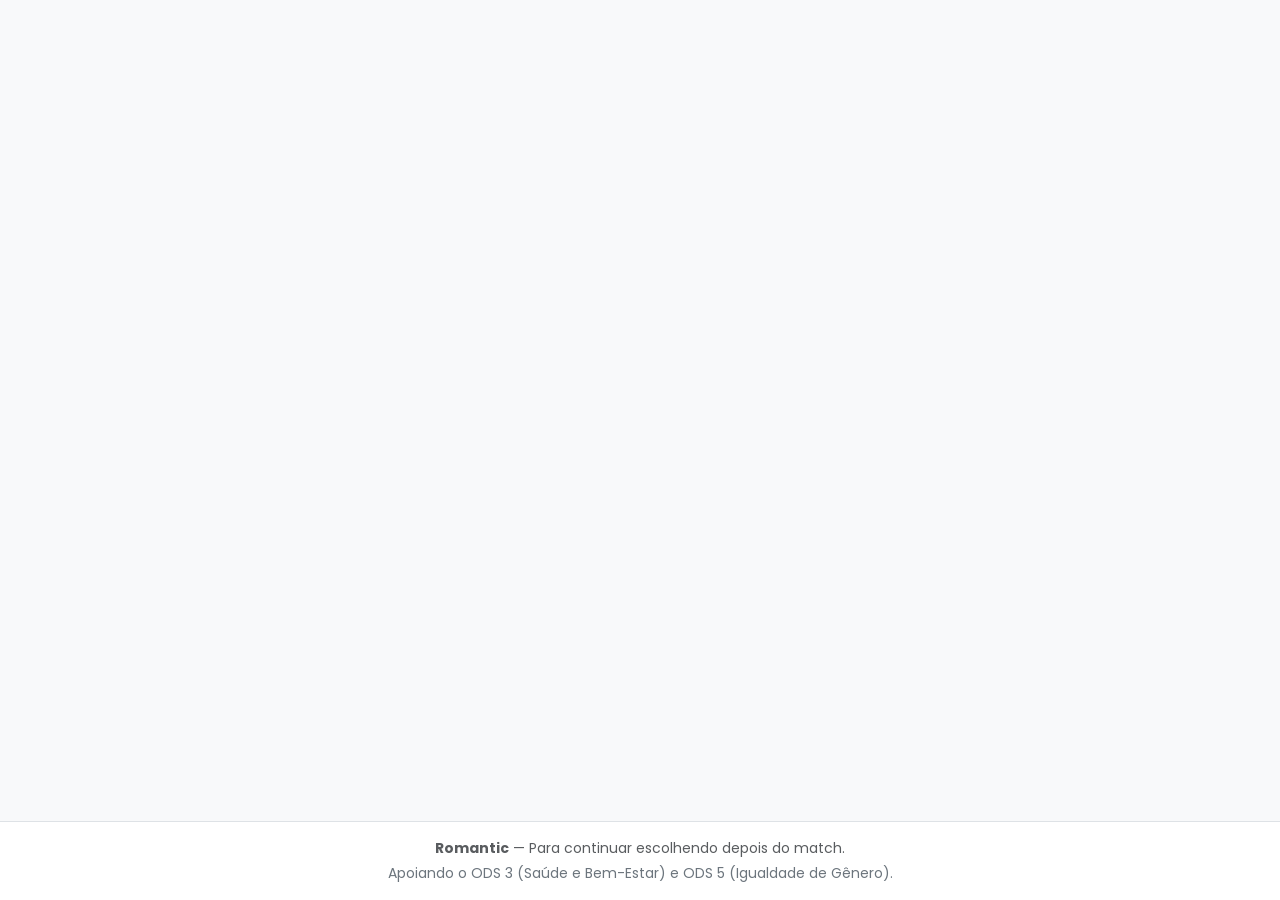
==== pages/cadastro.html @ 13e63875 "Estrutura inicial: SPEC, CLAUDE.md e esqueleto" ====
<!DOCTYPE html>
<!--
  Arquivo: pages/cadastro.html
  Dono: Unidade 1 (Auth)
  Contrato / Propósito:
  - Tela pública de cadastro de novos usuários.
  - Formulário com nome, e-mail único, data de nascimento e senha (min 6 caracteres).
  - Invoca async Auth.cadastrar({ nome, email, senha, dataNascimento }).
  - Cobre regras RN07 e RNF04 (SHA-256 via crypto.subtle).
  - Redireciona para vinculo.html após cadastro com sucesso.
-->
<html lang="pt-BR">
<head>
  <meta charset="UTF-8">
  <meta name="viewport" content="width=device-width, initial-scale=1.0">
  <title>Cadastro — Romantic</title>
  <link rel="preconnect" href="https://fonts.googleapis.com">
  <link rel="preconnect" href="https://fonts.gstatic.com" crossorigin>
  <link href="https://fonts.googleapis.com/css2?family=Poppins:wght@300;400;500;600;700&display=swap" rel="stylesheet">
  <link href="https://cdn.jsdelivr.net/npm/bootstrap@5.3.3/dist/css/bootstrap.min.css" rel="stylesheet">
  <link rel="stylesheet" href="https://cdn.jsdelivr.net/npm/bootstrap-icons@1.11.3/font/bootstrap-icons.min.css">
  <link rel="stylesheet" href="../css/base.css">
</head>
<body class="d-flex flex-column min-vh-100 bg-light">

  <div id="app-header"></div>

  <main id="app-main" class="container py-5 flex-grow-1">
    <!-- Formulário de cadastro de usuário será implementado na Unidade 1 -->
  </main>

  <div id="app-footer"></div>

  <script src="https://cdn.jsdelivr.net/npm/bootstrap@5.3.3/dist/js/bootstrap.bundle.min.js"></script>
  <script src="../js/storage.js"></script>
  <script src="../js/auth.js"></script>
  <script src="../js/layout.js"></script>
  <script>
    document.addEventListener('DOMContentLoaded', () => {
      if (typeof Layout !== 'undefined' && typeof Layout.montar === 'function') {
        Layout.montar({ paginaAtiva: 'cadastro' });
      }
    });
  </script>
</body>
</html>
---- css/base.css ----
/**
 * Arquivo: css/base.css
 * Dono: Unidade 1 (Fundação e Identidade Visual)
 * Contrato / Propósito:
 * - Define variáveis de tema (paleta rosa #E91E63, #FCE4EC, #212121, #757575, #FFFFFF).
 * - Define tipografia global (Poppins), cantos arredondados (12px/16px) e sombras suaves.
 * - Garante contraste acessível (WCAG 2.1 AA) e anel de foco visível.
 * - Componentes transversais: botões estilizados, navbar, rodapé e cards padrão.
 */

:root {
  --rmt-primary: #E91E63;
  --rmt-primary-dark: #C2185B;
  --rmt-primary-light: #FCE4EC;
  --rmt-text-primary: #212121;
  --rmt-text-secondary: #616161;
  --rmt-bg: #FAFAFA;
  --rmt-white: #FFFFFF;
  --rmt-success: #2E7D32;
  --rmt-warning: #F57C00;
  --rmt-radius-sm: 8px;
  --rmt-radius: 14px;
  --rmt-radius-lg: 20px;
  --rmt-shadow-sm: 0 2px 8px rgba(0, 0, 0, 0.05);
  --rmt-shadow: 0 6px 18px rgba(233, 30, 99, 0.08);
  --rmt-shadow-hover: 0 10px 25px rgba(233, 30, 99, 0.15);
}

body {
  font-family: 'Poppins', -apple-system, BlinkMacSystemFont, 'Segoe UI', Roboto, sans-serif;
  color: var(--rmt-text-primary);
  background-color: var(--rmt-bg);
  -webkit-font-smoothing: antialiased;
}

/* Indicador de foco acessível (WCAG 2.1 AA) */
a:focus-visible,
button:focus-visible,
input:focus-visible,
select:focus-visible,
textarea:focus-visible {
  outline: 3px solid var(--rmt-primary);
  outline-offset: 2px;
}

/* Estilos de Botões */
.btn-romantic {
  background-color: var(--rmt-primary);
  border-color: var(--rmt-primary);
  color: var(--rmt-white);
  border-radius: var(--rmt-radius);
  font-weight: 500;
  padding: 0.6rem 1.4rem;
  transition: all 0.2s ease-in-out;
}

.btn-romantic:hover,
.btn-romantic:focus {
  background-color: var(--rmt-primary-dark);
  border-color: var(--rmt-primary-dark);
  color: var(--rmt-white);
  box-shadow: var(--rmt-shadow);
  transform: translateY(-1px);
}

.btn-romantic-outline {
  background-color: transparent;
  border: 2px solid var(--rmt-primary);
  color: var(--rmt-primary);
  border-radius: var(--rmt-radius);
  font-weight: 500;
  padding: 0.55rem 1.35rem;
  transition: all 0.2s ease-in-out;
}

.btn-romantic-outline:hover,
.btn-romantic-outline:focus {
  background-color: var(--rmt-primary);
  color: var(--rmt-white);
}

/* Cards Padrão */
.card-romantic {
  background-color: var(--rmt-white);
  border: 1px solid rgba(233, 30, 99, 0.12);
  border-radius: var(--rmt-radius);
  box-shadow: var(--rmt-shadow);
  transition: transform 0.2s ease, box-shadow 0.2s ease;
}

.card-romantic:hover {
  box-shadow: var(--rmt-shadow-hover);
}
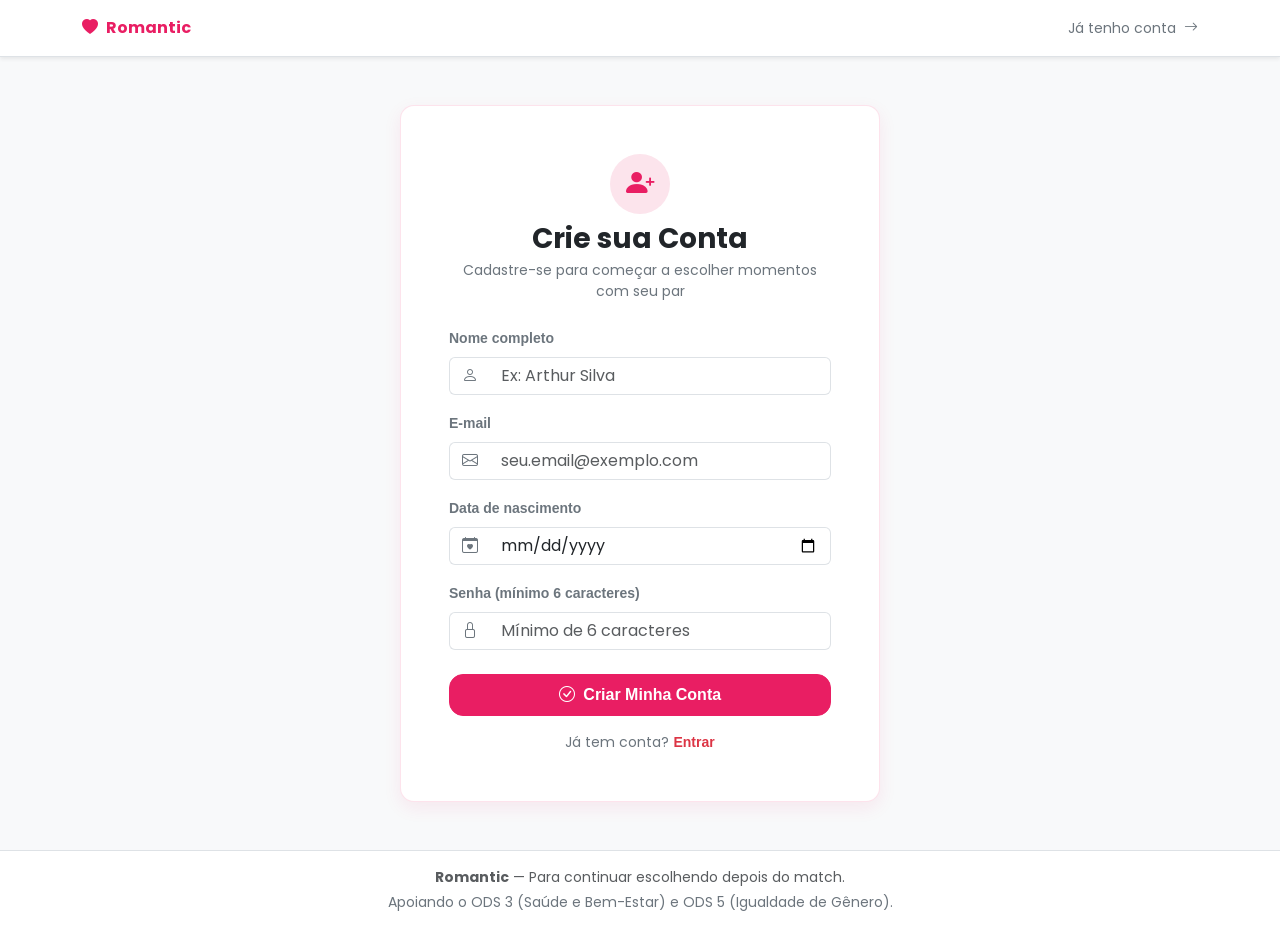
==== commit adfacd1c: "feat(u2): Catálogo de ideias e dashboard (Refs #2)" ====
--- a/pages/cadastro.html
+++ b/pages/cadastro.html
@@ -1,8 +1,10 @@
+<!-- pages/cadastro.html -->
 <!DOCTYPE html>
 <!--
   Arquivo: pages/cadastro.html
-  Dono: Unidade 1 (Auth)
-  Contrato / Propósito:
+  Dono: Unidade 1 (Autenticação)
+  
+  Contrato / Requisitos:
   - Tela pública de cadastro de novos usuários.
   - Formulário com nome, e-mail único, data de nascimento e senha (min 6 caracteres).
   - Invoca async Auth.cadastrar({ nome, email, senha, dataNascimento }).
@@ -13,33 +15,178 @@
 <head>
   <meta charset="UTF-8">
   <meta name="viewport" content="width=device-width, initial-scale=1.0">
-  <title>Cadastro — Romantic</title>
+  <title>Criar Conta — Romantic</title>
+  <!-- Google Fonts: Poppins -->
   <link rel="preconnect" href="https://fonts.googleapis.com">
   <link rel="preconnect" href="https://fonts.gstatic.com" crossorigin>
   <link href="https://fonts.googleapis.com/css2?family=Poppins:wght@300;400;500;600;700&display=swap" rel="stylesheet">
+  <!-- Bootstrap 5.3 CSS -->
   <link href="https://cdn.jsdelivr.net/npm/bootstrap@5.3.3/dist/css/bootstrap.min.css" rel="stylesheet">
+  <!-- Bootstrap Icons -->
   <link rel="stylesheet" href="https://cdn.jsdelivr.net/npm/bootstrap-icons@1.11.3/font/bootstrap-icons.min.css">
+  <!-- CSS Base -->
   <link rel="stylesheet" href="../css/base.css">
 </head>
 <body class="d-flex flex-column min-vh-100 bg-light">
 
-  <div id="app-header"></div>
+  <!-- Cabeçalho de Cadastro -->
+  <header class="py-3 bg-white border-bottom shadow-sm">
+    <div class="container d-flex justify-content-between align-items-center">
+      <a class="navbar-brand fw-bold text-danger d-flex align-items-center gap-2 text-decoration-none" href="../index.html" style="color: #E91E63 !important;">
+        <i class="bi-heart-fill"></i> Romantic
+      </a>
+      <a href="login.html" class="text-secondary text-decoration-none small">
+        Já tenho conta <i class="bi-arrow-right ms-1"></i>
+      </a>
+    </div>
+  </header>
 
-  <main id="app-main" class="container py-5 flex-grow-1">
-    <!-- Formulário de cadastro de usuário será implementado na Unidade 1 -->
+  <main id="app-main" class="container py-5 flex-grow-1 d-flex align-items-center justify-content-center">
+    
+    <div class="card card-romantic p-4 p-md-5 w-100" style="max-width: 480px;">
+      
+      <div class="text-center mb-4">
+        <div class="rounded-circle d-inline-flex align-items-center justify-content-center mb-2" 
+             style="width: 60px; height: 60px; background-color: #FCE4EC; color: #E91E63; font-size: 1.8rem;" 
+             aria-hidden="true">
+          <i class="bi-person-plus-fill"></i>
+        </div>
+        <h1 class="h3 fw-bold text-dark mb-1">Crie sua Conta</h1>
+        <p class="text-secondary small mb-0">Cadastre-se para começar a escolher momentos com seu par</p>
+      </div>
+
+      <!-- Container de Alertas -->
+      <div id="alerta-cadastro" class="alert alert-danger d-none py-2 px-3 small mb-3" role="alert"></div>
+
+      <!-- Formulário de Cadastro -->
+      <form id="form-cadastro" novalidate>
+        
+        <div class="mb-3">
+          <label for="nome" class="form-label small fw-semibold text-secondary">Nome completo</label>
+          <div class="input-group">
+            <span class="input-group-text bg-white text-secondary border-end-0"><i class="bi-person"></i></span>
+            <input type="text" 
+                   class="form-control border-start-0" 
+                   id="nome" 
+                   name="nome" 
+                   placeholder="Ex: Arthur Silva" 
+                   required 
+                   autocomplete="name">
+          </div>
+        </div>
+
+        <div class="mb-3">
+          <label for="email" class="form-label small fw-semibold text-secondary">E-mail</label>
+          <div class="input-group">
+            <span class="input-group-text bg-white text-secondary border-end-0"><i class="bi-envelope"></i></span>
+            <input type="email" 
+                   class="form-control border-start-0" 
+                   id="email" 
+                   name="email" 
+                   placeholder="seu.email@exemplo.com" 
+                   required 
+                   autocomplete="email">
+          </div>
+        </div>
+
+        <div class="mb-3">
+          <label for="dataNascimento" class="form-label small fw-semibold text-secondary">Data de nascimento</label>
+          <div class="input-group">
+            <span class="input-group-text bg-white text-secondary border-end-0"><i class="bi-calendar-heart"></i></span>
+            <input type="date" 
+                   class="form-control border-start-0" 
+                   id="dataNascimento" 
+                   name="dataNascimento" 
+                   required>
+          </div>
+        </div>
+
+        <div class="mb-4">
+          <label for="senha" class="form-label small fw-semibold text-secondary">Senha (mínimo 6 caracteres)</label>
+          <div class="input-group">
+            <span class="input-group-text bg-white text-secondary border-end-0"><i class="bi-lock"></i></span>
+            <input type="password" 
+                   class="form-control border-start-0" 
+                   id="senha" 
+                   name="senha" 
+                   placeholder="Mínimo de 6 caracteres" 
+                   required 
+                   minlength="6"
+                   autocomplete="new-password">
+          </div>
+        </div>
+
+        <button type="submit" class="btn btn-romantic w-100 py-2 mb-3 fw-semibold" id="btn-cadastrar">
+          <i class="bi-check-circle me-1" aria-hidden="true"></i> Criar Minha Conta
+        </button>
+
+        <p class="text-center small text-secondary mb-0">
+          Já tem conta? <a href="login.html" class="fw-semibold text-danger text-decoration-none">Entrar</a>
+        </p>
+
+      </form>
+
+    </div>
+
   </main>
 
-  <div id="app-footer"></div>
+  <footer class="py-3 bg-white border-top text-center text-muted small">
+    <div class="container">
+      <p class="mb-1"><strong>Romantic</strong> — Para continuar escolhendo depois do match.</p>
+      <p class="mb-0 text-secondary">Apoiando o ODS 3 (Saúde e Bem-Estar) e ODS 5 (Igualdade de Gênero).</p>
+    </div>
+  </footer>
 
+  <!-- Scripts -->
   <script src="https://cdn.jsdelivr.net/npm/bootstrap@5.3.3/dist/js/bootstrap.bundle.min.js"></script>
   <script src="../js/storage.js"></script>
   <script src="../js/auth.js"></script>
   <script src="../js/layout.js"></script>
+
   <script>
     document.addEventListener('DOMContentLoaded', () => {
-      if (typeof Layout !== 'undefined' && typeof Layout.montar === 'function') {
-        Layout.montar({ paginaAtiva: 'cadastro' });
+      // Se já estiver logado, redireciona ao dashboard
+      if (typeof Auth !== 'undefined' && Auth.usuarioAtual && Auth.usuarioAtual()) {
+        window.location.href = 'dashboard.html';
+        return;
       }
+
+      const form = document.getElementById('form-cadastro');
+      const alerta = document.getElementById('alerta-cadastro');
+      const btnCadastrar = document.getElementById('btn-cadastrar');
+
+      function exibirErro(msg) {
+        alerta.textContent = msg;
+        alerta.classList.remove('d-none');
+      }
+
+      form.addEventListener('submit', async (e) => {
+        e.preventDefault();
+        alerta.classList.add('d-none');
+
+        const nome = document.getElementById('nome').value.trim();
+        const email = document.getElementById('email').value.trim();
+        const dataNascimento = document.getElementById('dataNascimento').value;
+        const senha = document.getElementById('senha').value;
+
+        if (!nome || !email || !senha) {
+          exibirErro('Por favor, preencha todos os campos obrigatórios.');
+          return;
+        }
+
+        btnCadastrar.disabled = true;
+        btnCadastrar.innerHTML = '<span class="spinner-border spinner-border-sm me-2" role="status" aria-hidden="true"></span> Cadastrando...';
+
+        try {
+          // Aplica RN07 e RNF04
+          await Auth.cadastrar({ nome, email, senha, dataNascimento });
+          window.location.href = 'vinculo.html';
+        } catch (erro) {
+          btnCadastrar.disabled = false;
+          btnCadastrar.innerHTML = '<i class="bi-check-circle me-1" aria-hidden="true"></i> Criar Minha Conta';
+          exibirErro(erro.mensagem || erro.message || 'Falha ao realizar cadastro.');
+        }
+      });
     });
   </script>
 </body>
